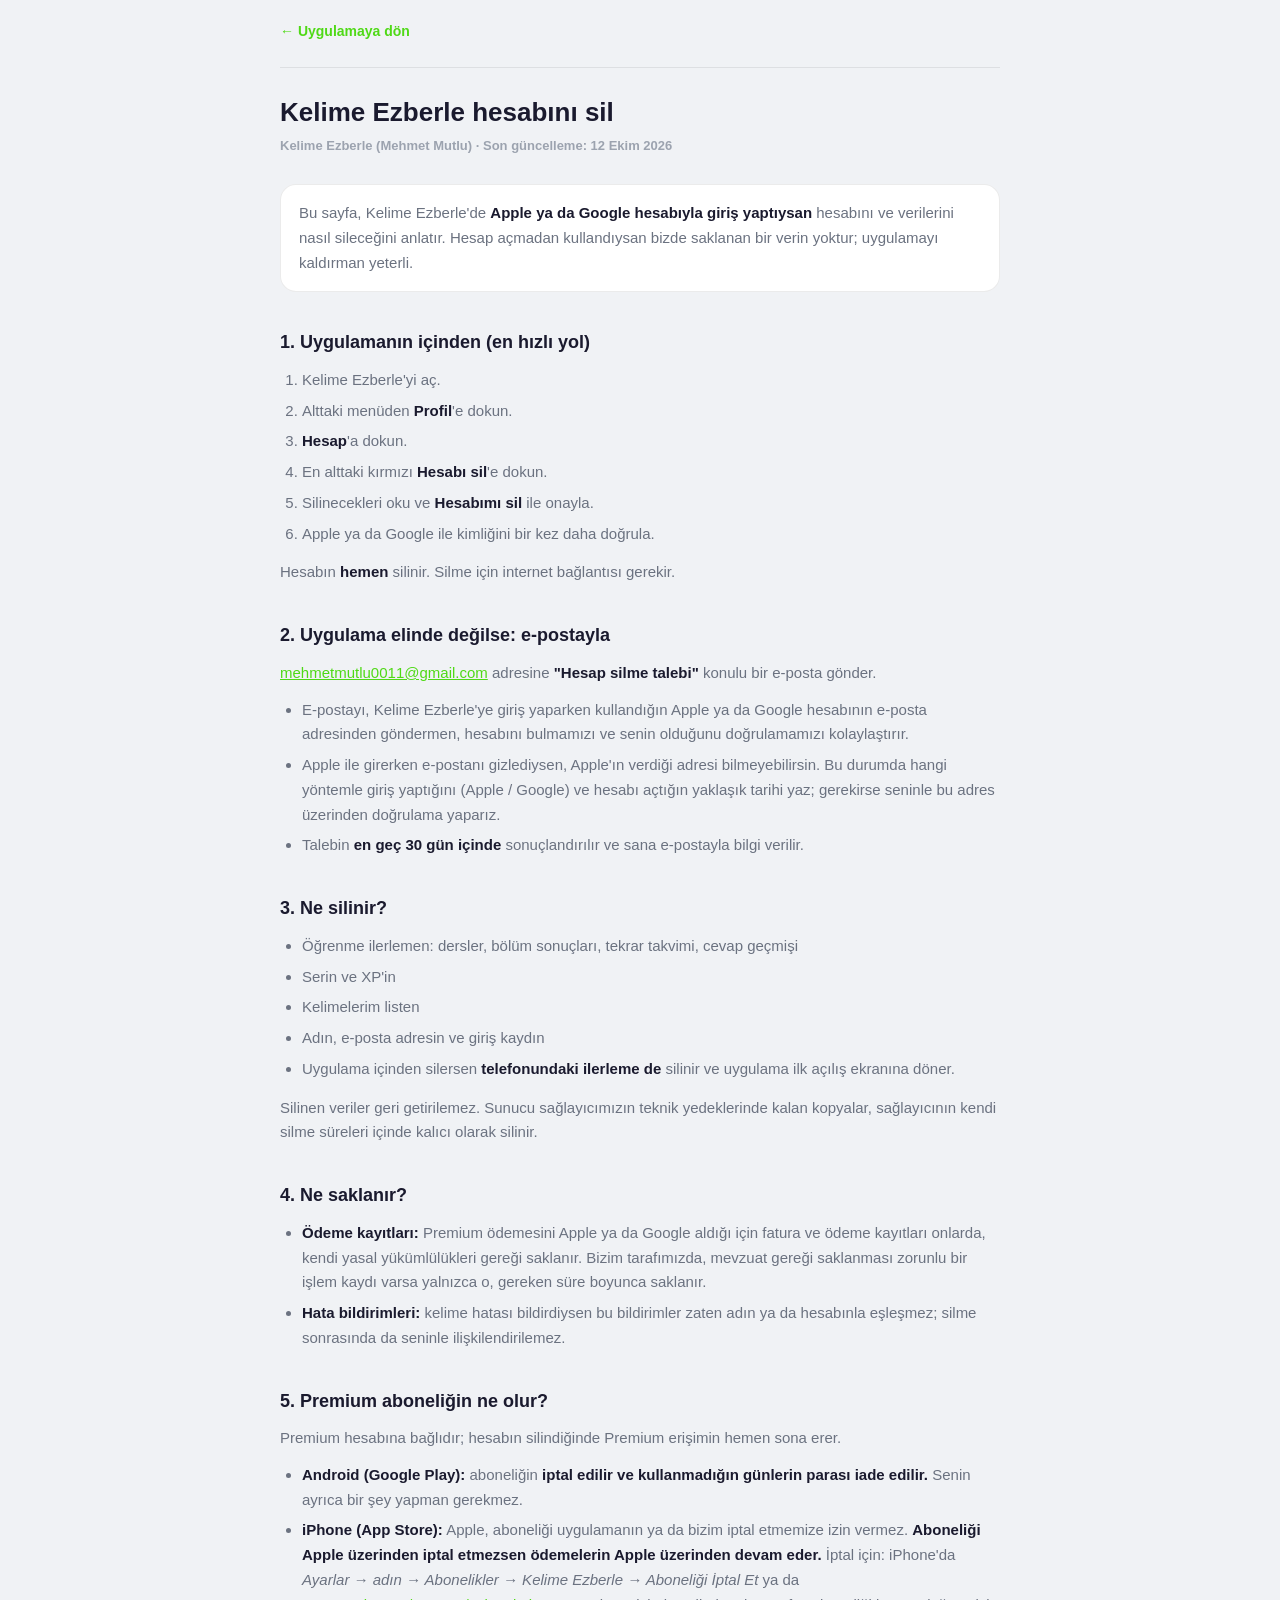
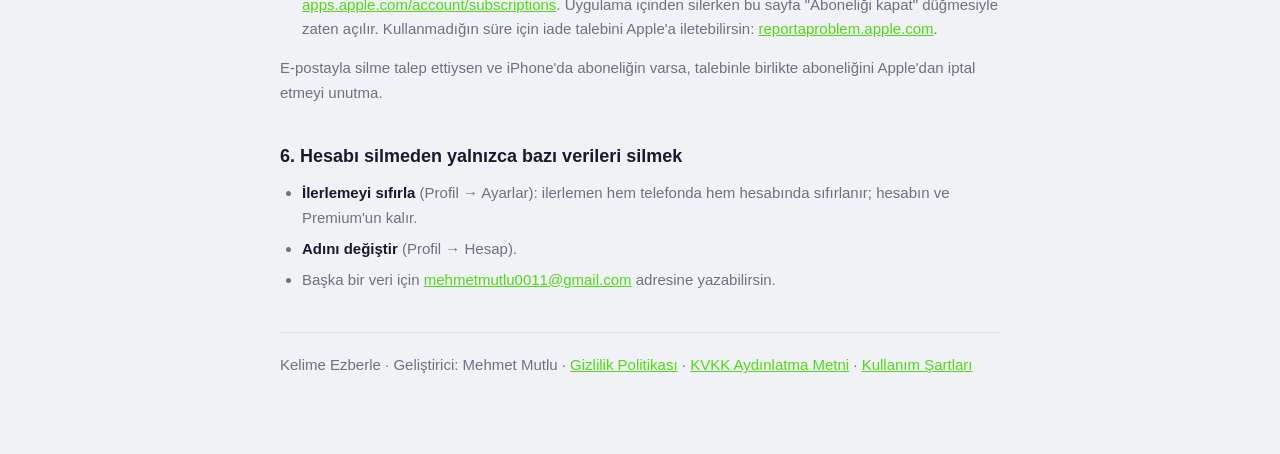
==== hesap-sil.html @ f241a103 "Yasal metinler guncellendi (kaynak: wordmaster/yasal)" ====
<!DOCTYPE html>
<html lang="tr">
<head>
<meta charset="UTF-8">
<meta name="viewport" content="width=device-width, initial-scale=1.0, viewport-fit=cover">
<meta name="theme-color" content="#0F172A">
<meta name="description" content="Kelime Ezberle hesabını ve verilerini nasıl silersin — uygulama içinden ya da e-postayla.">
<title>Hesabını Sil – Kelime Ezberle</title>
<link rel="icon" type="image/svg+xml" href="../favicon.svg">
<link rel="stylesheet" href="../css/vendor/nunito.css">
<link rel="stylesheet" href="yasal.css">
<script>
  /* Uygulamadaki tema secimini yansit (localStorage: wm_theme).
     Secim YOKSA cihazin temasina uyulur. Okunamazsa koyu tema varsayilan kalir.
     Bu sayfa Google Play'in "uygulamayi kurmadan hesap silme" sartini karsilar
     (plan-1.4 §6). Uygulama kurulu olmadan acilabilmeli: dis baglanti yok. */
  try {
    var tema = localStorage.getItem('wm_theme');
    if (tema !== 'light' && tema !== 'dark') {
      tema = (window.matchMedia && matchMedia('(prefers-color-scheme: light)').matches) ? 'light' : 'dark';
    }
    document.documentElement.dataset.theme = tema;
    var m = document.querySelector('meta[name="theme-color"]');
    if (m) m.setAttribute('content', tema === 'light' ? '#F0F2F5' : '#0F172A');
  } catch (e) { document.documentElement.dataset.theme = 'dark'; }
</script>
</head>
<body>
<div class="yasal-sarmal">
  <div class="yasal-ust">
    <a class="yasal-geri" href="../index.html">&larr; Uygulamaya dön</a>
  </div>

  <h1>Kelime Ezberle hesabını sil</h1>
  <p class="yasal-tarih">Kelime Ezberle (Mehmet Mutlu) · Son güncelleme: 12 Ekim 2026</p>

  <div class="yasal-kutu">
    <p>Bu sayfa, Kelime Ezberle'de <strong>Apple ya da Google hesabıyla giriş yaptıysan</strong>
    hesabını ve verilerini nasıl sileceğini anlatır. Hesap açmadan kullandıysan bizde saklanan
    bir verin yoktur; uygulamayı kaldırman yeterli.</p>
  </div>

  <h2>1. Uygulamanın içinden (en hızlı yol)</h2>
  <ol>
    <li>Kelime Ezberle'yi aç.</li>
    <li>Alttaki menüden <strong>Profil</strong>'e dokun.</li>
    <li><strong>Hesap</strong>'a dokun.</li>
    <li>En alttaki kırmızı <strong>Hesabı sil</strong>'e dokun.</li>
    <li>Silinecekleri oku ve <strong>Hesabımı sil</strong> ile onayla.</li>
    <li>Apple ya da Google ile kimliğini bir kez daha doğrula.</li>
  </ol>
  <p>Hesabın <strong>hemen</strong> silinir. Silme için internet bağlantısı gerekir.</p>

  <h2>2. Uygulama elinde değilse: e-postayla</h2>
  <p><a href="mailto:mehmetmutlu0011@gmail.com?subject=Hesap%20silme%20talebi">mehmetmutlu0011@gmail.com</a>
  adresine <strong>"Hesap silme talebi"</strong> konulu bir e-posta gönder.</p>
  <ul>
    <li>E-postayı, Kelime Ezberle'ye giriş yaparken kullandığın Apple ya da Google hesabının
    e-posta adresinden göndermen, hesabını bulmamızı ve senin olduğunu doğrulamamızı kolaylaştırır.</li>
    <li>Apple ile girerken e-postanı gizlediysen, Apple'ın verdiği adresi bilmeyebilirsin.
    Bu durumda hangi yöntemle giriş yaptığını (Apple / Google) ve hesabı açtığın yaklaşık
    tarihi yaz; gerekirse seninle bu adres üzerinden doğrulama yaparız.</li>
    <li>Talebin <strong>en geç 30 gün içinde</strong> sonuçlandırılır ve sana e-postayla bilgi verilir.</li>
  </ul>

  <h2>3. Ne silinir?</h2>
  <ul>
    <li>Öğrenme ilerlemen: dersler, bölüm sonuçları, tekrar takvimi, cevap geçmişi</li>
    <li>Serin ve XP'in</li>
    <li>Kelimelerim listen</li>
    <li>Adın, e-posta adresin ve giriş kaydın</li>
    <li>Uygulama içinden silersen <strong>telefonundaki ilerleme de</strong> silinir ve uygulama
    ilk açılış ekranına döner.</li>
  </ul>
  <p>Silinen veriler geri getirilemez. Sunucu sağlayıcımızın teknik yedeklerinde kalan kopyalar,
  sağlayıcının kendi silme süreleri içinde kalıcı olarak silinir.</p>

  <h2>4. Ne saklanır?</h2>
  <ul>
    <li><strong>Ödeme kayıtları:</strong> Premium ödemesini Apple ya da Google aldığı için fatura
    ve ödeme kayıtları onlarda, kendi yasal yükümlülükleri gereği saklanır. Bizim tarafımızda,
    mevzuat gereği saklanması zorunlu bir işlem kaydı varsa yalnızca o, gereken süre boyunca
    saklanır.</li>
    <li><strong>Hata bildirimleri:</strong> kelime hatası bildirdiysen bu bildirimler zaten
    adın ya da hesabınla eşleşmez; silme sonrasında da seninle ilişkilendirilemez.</li>
  </ul>

  <h2>5. Premium aboneliğin ne olur?</h2>
  <p>Premium hesabına bağlıdır; hesabın silindiğinde Premium erişimin hemen sona erer.</p>
  <ul>
    <li><strong>Android (Google Play):</strong> aboneliğin <strong>iptal edilir ve kullanmadığın
    günlerin parası iade edilir.</strong> Senin ayrıca bir şey yapman gerekmez.</li>
    <li><strong>iPhone (App Store):</strong> Apple, aboneliği uygulamanın ya da bizim iptal
    etmemize izin vermez. <strong>Aboneliği Apple üzerinden iptal etmezsen ödemelerin Apple
    üzerinden devam eder.</strong> İptal için: iPhone'da <em>Ayarlar → adın → Abonelikler →
    Kelime Ezberle → Aboneliği İptal Et</em> ya da
    <a href="https://apps.apple.com/account/subscriptions" target="_blank" rel="noopener">apps.apple.com/account/subscriptions</a>.
    Uygulama içinden silerken bu sayfa "Aboneliği kapat" düğmesiyle zaten açılır. Kullanmadığın
    süre için iade talebini Apple'a iletebilirsin:
    <a href="https://reportaproblem.apple.com" target="_blank" rel="noopener">reportaproblem.apple.com</a>.</li>
  </ul>
  <p>E-postayla silme talep ettiysen ve iPhone'da aboneliğin varsa, talebinle birlikte
  aboneliğini Apple'dan iptal etmeyi unutma.</p>

  <h2>6. Hesabı silmeden yalnızca bazı verileri silmek</h2>
  <ul>
    <li><strong>İlerlemeyi sıfırla</strong> (Profil → Ayarlar): ilerlemen hem telefonda hem
    hesabında sıfırlanır; hesabın ve Premium'un kalır.</li>
    <li><strong>Adını değiştir</strong> (Profil → Hesap).</li>
    <li>Başka bir veri için <a href="mailto:mehmetmutlu0011@gmail.com">mehmetmutlu0011@gmail.com</a>
    adresine yazabilirsin.</li>
  </ul>

  <div class="yasal-alt">
    <p>Kelime Ezberle · Geliştirici: Mehmet Mutlu ·
    <a href="gizlilik.html">Gizlilik Politikası</a> ·
    <a href="kvkk.html">KVKK Aydınlatma Metni</a> ·
    <a href="kullanim-sartlari.html">Kullanım Şartları</a></p>
  </div>
</div>
</body>
</html>
---- yasal.css ----
/* ============================================
   Yasal sayfalar — ortak stil (FAZ 3B)
   Oturum 3 (2026-09-12)

   Uygulamanin tasarim belirteclerini tekrar tanimlar. style.css'i
   yuklemiyoruz: o dosya uygulama kabugunun tamami (quiz, yol, nav) ve
   bu sayfalarin hicbirine ihtiyaci yok — 645 satirlik bir dosyayi uc
   metin sayfasi icin tasimak gereksiz.

   Tema: uygulama secimi localStorage'da (wm_theme). Her sayfa <head>
   icindeki kucuk betikle bunu okuyup data-theme'i isaretliyor.
   ============================================ */

:root, [data-theme="dark"] {
  --bg-primary: #0F172A;
  --bg-card: rgba(30, 41, 59, .95);
  --border-color: rgba(148, 163, 184, .12);
  --text-primary: #F1F5F9;
  --text-secondary: #94A3B8;
  --text-tertiary: #64748B;
}
[data-theme="light"] {
  --bg-primary: #F0F2F5;
  --bg-card: rgba(255, 255, 255, .97);
  --border-color: rgba(0, 0, 0, .08);
  --text-primary: #1A1A2E;
  --text-secondary: #6B7280;
  --text-tertiary: #9CA3AF;
}
:root { --green: #4FD916; --radius: 16px; }

* , *::before, *::after { margin: 0; padding: 0; box-sizing: border-box; }

body {
  font-family: 'Nunito', -apple-system, BlinkMacSystemFont, 'Segoe UI', sans-serif;
  background: var(--bg-primary);
  color: var(--text-primary);
  line-height: 1.65;
  -webkit-font-smoothing: antialiased;
  /* Guvenli alan: bu sayfalar SPA kabugunun DISINDA, style.css'i
     yuklemiyorlar; yani uygulamadaki centik duzeltmesi buraya ulasmiyordu ve
     baslik S24'te delikli ekranin altinda kaliyordu (A4).
     env(...) centiksiz cihazda ve tarayicida 0 doner, tek kural her yerde
     dogru calisir. Yatay insetler katlanabilir/centikli cihazlarin yan
     bosluklari icin. */
  padding-top: env(safe-area-inset-top, 0px);
  padding-left: calc(20px + env(safe-area-inset-left, 0px));
  padding-right: calc(20px + env(safe-area-inset-right, 0px));
  padding-bottom: calc(64px + env(safe-area-inset-bottom, 0px));
}

.yasal-sarmal { max-width: 720px; margin: 0 auto; }

.yasal-ust {
  display: flex; align-items: center; gap: 12px;
  padding: 20px 0 24px;
  border-bottom: 1px solid var(--border-color);
  margin-bottom: 28px;
}
.yasal-geri {
  display: inline-flex; align-items: center; gap: 6px;
  color: var(--green); text-decoration: none;
  font-weight: 800; font-size: 14px;
}
.yasal-geri:hover { text-decoration: underline; }

h1 { font-size: 26px; font-weight: 900; line-height: 1.25; margin-bottom: 6px; }
.yasal-tarih { color: var(--text-tertiary); font-size: 13px; font-weight: 600; margin-bottom: 28px; }

h2 {
  font-size: 18px; font-weight: 800;
  margin: 32px 0 10px;
  padding-top: 4px;
}
h3 { font-size: 15px; font-weight: 800; margin: 20px 0 6px; color: var(--text-primary); }

p, li { color: var(--text-secondary); font-size: 15px; }
p { margin-bottom: 12px; }
ul, ol { margin: 0 0 14px 22px; }
li { margin-bottom: 6px; }
strong { color: var(--text-primary); font-weight: 800; }
a { color: var(--green); }

.yasal-kutu {
  background: var(--bg-card);
  border: 1px solid var(--border-color);
  border-radius: var(--radius);
  padding: 16px 18px;
  margin: 20px 0;
}
.yasal-kutu p:last-child { margin-bottom: 0; }

table { width: 100%; border-collapse: collapse; margin: 14px 0 18px; font-size: 14px; }
th, td { text-align: left; padding: 9px 10px; border-bottom: 1px solid var(--border-color); vertical-align: top; }
th { color: var(--text-primary); font-weight: 800; }
td { color: var(--text-secondary); }
.yasal-kaydir { overflow-x: auto; }

.yasal-alt {
  margin-top: 40px; padding-top: 20px;
  border-top: 1px solid var(--border-color);
  color: var(--text-tertiary); font-size: 13px;
}
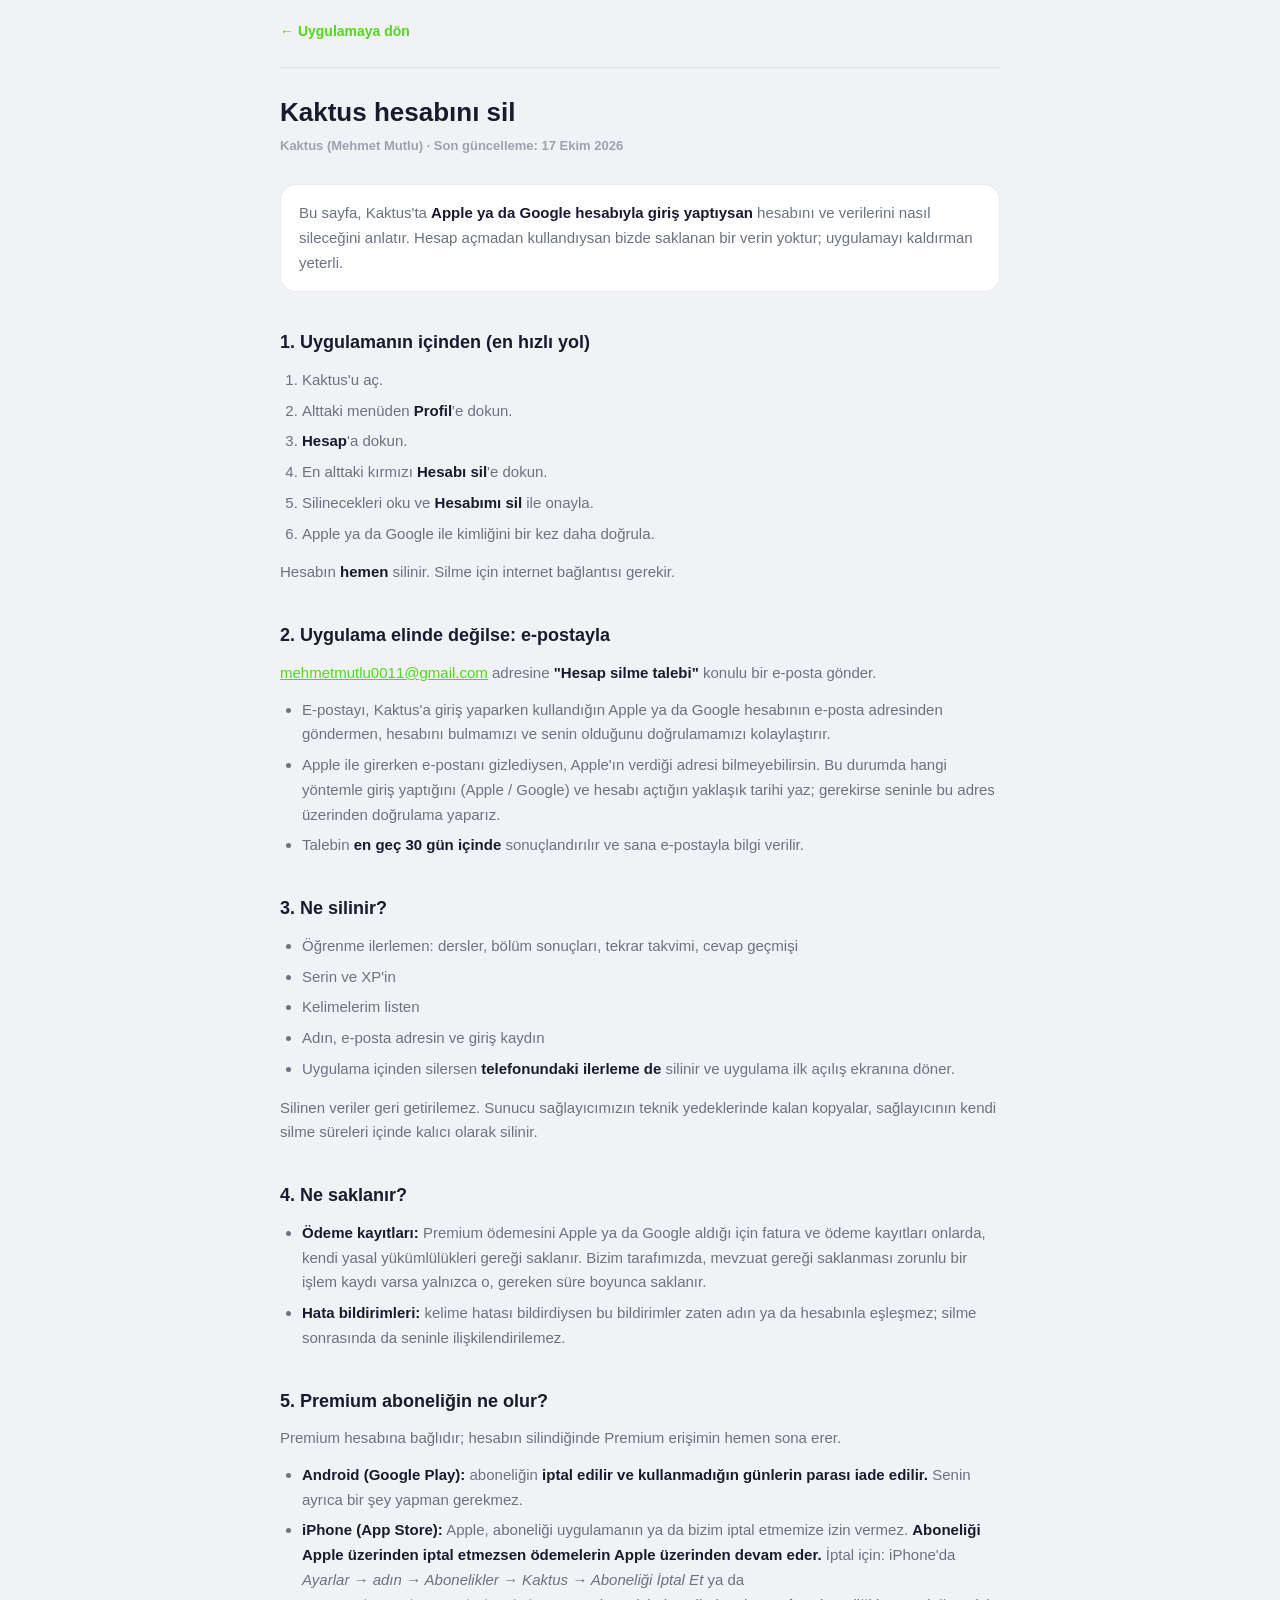
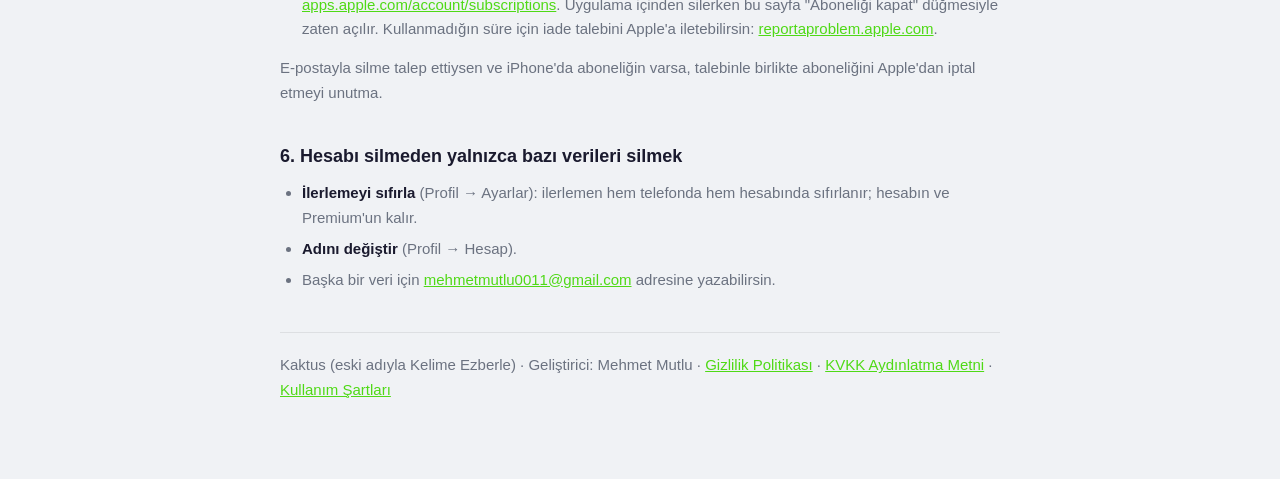
==== commit 7b389cc6: "Yasal metinler guncellendi (kaynak: wordmaster/yasal)" ====
--- a/hesap-sil.html
+++ b/hesap-sil.html
@@ -4,8 +4,8 @@
 <meta charset="UTF-8">
 <meta name="viewport" content="width=device-width, initial-scale=1.0, viewport-fit=cover">
 <meta name="theme-color" content="#0F172A">
-<meta name="description" content="Kelime Ezberle hesabını ve verilerini nasıl silersin — uygulama içinden ya da e-postayla.">
-<title>Hesabını Sil – Kelime Ezberle</title>
+<meta name="description" content="Kaktus hesabını ve verilerini nasıl silersin — uygulama içinden ya da e-postayla.">
+<title>Hesabını Sil – Kaktus</title>
 <link rel="icon" type="image/svg+xml" href="../favicon.svg">
 <link rel="stylesheet" href="../css/vendor/nunito.css">
 <link rel="stylesheet" href="yasal.css">
@@ -31,18 +31,18 @@
     <a class="yasal-geri" href="../index.html">&larr; Uygulamaya dön</a>
   </div>
 
-  <h1>Kelime Ezberle hesabını sil</h1>
-  <p class="yasal-tarih">Kelime Ezberle (Mehmet Mutlu) · Son güncelleme: 12 Ekim 2026</p>
+  <h1>Kaktus hesabını sil</h1>
+  <p class="yasal-tarih">Kaktus (Mehmet Mutlu) · Son güncelleme: 17 Ekim 2026</p>
 
   <div class="yasal-kutu">
-    <p>Bu sayfa, Kelime Ezberle'de <strong>Apple ya da Google hesabıyla giriş yaptıysan</strong>
+    <p>Bu sayfa, Kaktus'ta <strong>Apple ya da Google hesabıyla giriş yaptıysan</strong>
     hesabını ve verilerini nasıl sileceğini anlatır. Hesap açmadan kullandıysan bizde saklanan
     bir verin yoktur; uygulamayı kaldırman yeterli.</p>
   </div>
 
   <h2>1. Uygulamanın içinden (en hızlı yol)</h2>
   <ol>
-    <li>Kelime Ezberle'yi aç.</li>
+    <li>Kaktus'u aç.</li>
     <li>Alttaki menüden <strong>Profil</strong>'e dokun.</li>
     <li><strong>Hesap</strong>'a dokun.</li>
     <li>En alttaki kırmızı <strong>Hesabı sil</strong>'e dokun.</li>
@@ -55,7 +55,7 @@
   <p><a href="mailto:mehmetmutlu0011@gmail.com?subject=Hesap%20silme%20talebi">mehmetmutlu0011@gmail.com</a>
   adresine <strong>"Hesap silme talebi"</strong> konulu bir e-posta gönder.</p>
   <ul>
-    <li>E-postayı, Kelime Ezberle'ye giriş yaparken kullandığın Apple ya da Google hesabının
+    <li>E-postayı, Kaktus'a giriş yaparken kullandığın Apple ya da Google hesabının
     e-posta adresinden göndermen, hesabını bulmamızı ve senin olduğunu doğrulamamızı kolaylaştırır.</li>
     <li>Apple ile girerken e-postanı gizlediysen, Apple'ın verdiği adresi bilmeyebilirsin.
     Bu durumda hangi yöntemle giriş yaptığını (Apple / Google) ve hesabı açtığın yaklaşık
@@ -93,7 +93,7 @@
     <li><strong>iPhone (App Store):</strong> Apple, aboneliği uygulamanın ya da bizim iptal
     etmemize izin vermez. <strong>Aboneliği Apple üzerinden iptal etmezsen ödemelerin Apple
     üzerinden devam eder.</strong> İptal için: iPhone'da <em>Ayarlar → adın → Abonelikler →
-    Kelime Ezberle → Aboneliği İptal Et</em> ya da
+    Kaktus → Aboneliği İptal Et</em> ya da
     <a href="https://apps.apple.com/account/subscriptions" target="_blank" rel="noopener">apps.apple.com/account/subscriptions</a>.
     Uygulama içinden silerken bu sayfa "Aboneliği kapat" düğmesiyle zaten açılır. Kullanmadığın
     süre için iade talebini Apple'a iletebilirsin:
@@ -112,7 +112,7 @@
   </ul>
 
   <div class="yasal-alt">
-    <p>Kelime Ezberle · Geliştirici: Mehmet Mutlu ·
+    <p>Kaktus (eski adıyla Kelime Ezberle) · Geliştirici: Mehmet Mutlu ·
     <a href="gizlilik.html">Gizlilik Politikası</a> ·
     <a href="kvkk.html">KVKK Aydınlatma Metni</a> ·
     <a href="kullanim-sartlari.html">Kullanım Şartları</a></p>
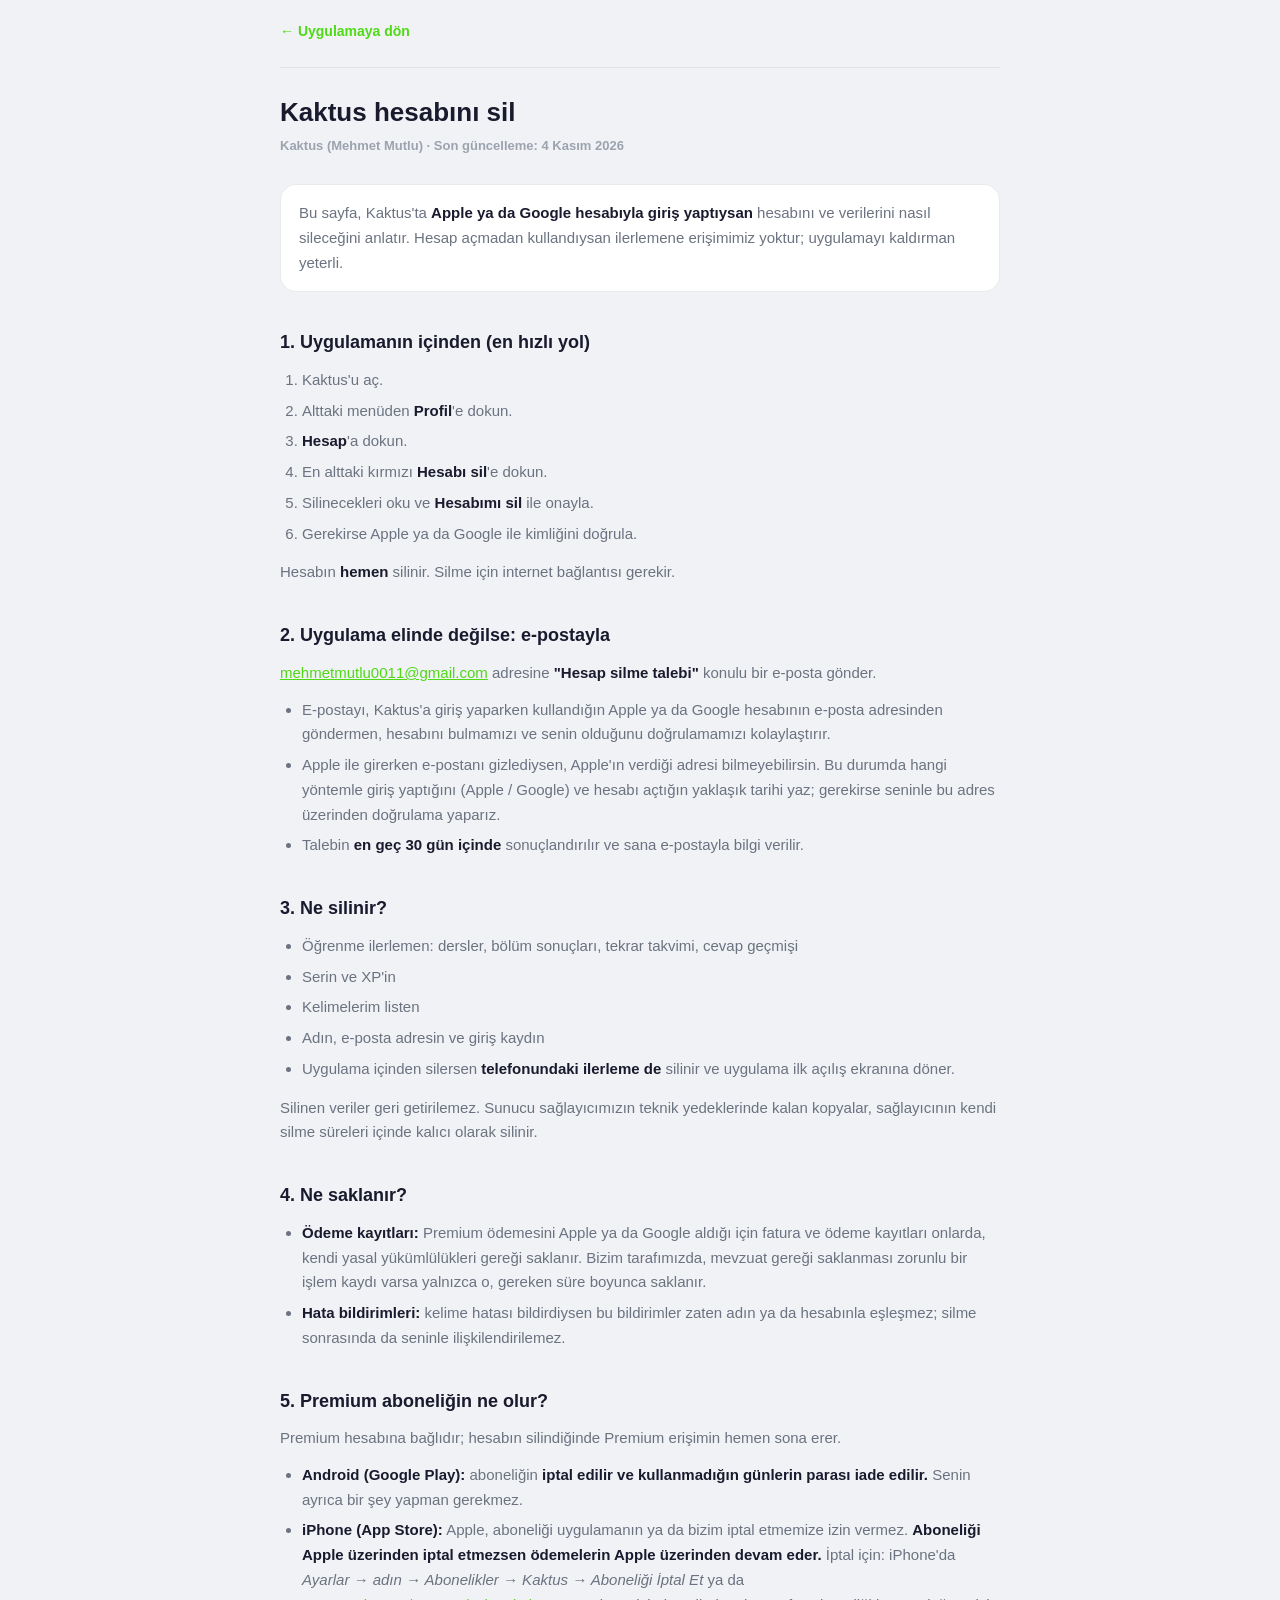
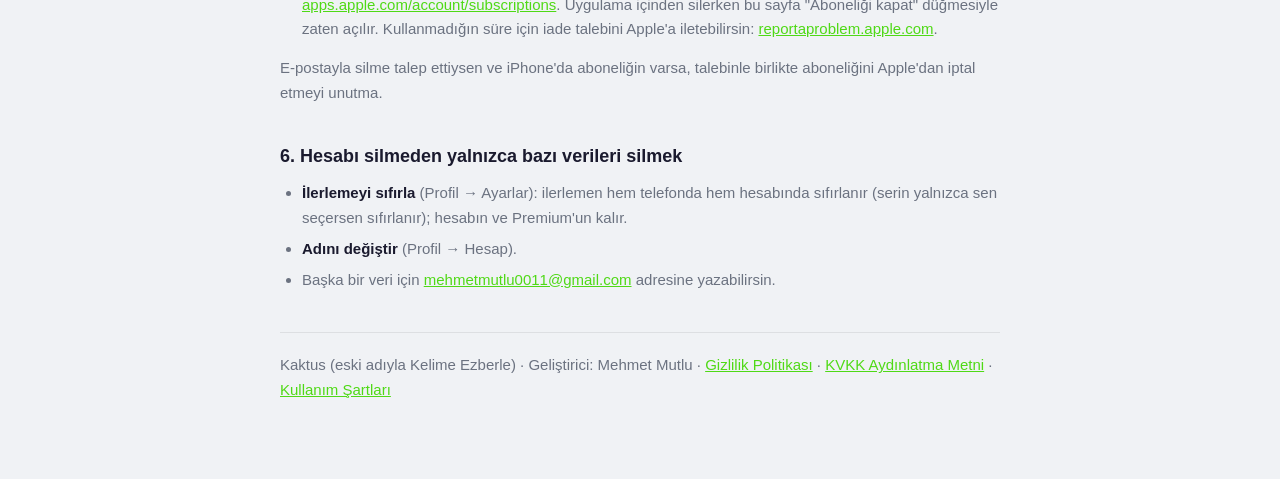
==== commit 2d315259: "Yasal metinler guncellendi (kaynak: wordmaster/yasal)" ====
--- a/hesap-sil.html
+++ b/hesap-sil.html
@@ -32,12 +32,12 @@
   </div>
 
   <h1>Kaktus hesabını sil</h1>
-  <p class="yasal-tarih">Kaktus (Mehmet Mutlu) · Son güncelleme: 17 Ekim 2026</p>
+  <p class="yasal-tarih">Kaktus (Mehmet Mutlu) · Son güncelleme: 4 Kasım 2026</p>
 
   <div class="yasal-kutu">
     <p>Bu sayfa, Kaktus'ta <strong>Apple ya da Google hesabıyla giriş yaptıysan</strong>
-    hesabını ve verilerini nasıl sileceğini anlatır. Hesap açmadan kullandıysan bizde saklanan
-    bir verin yoktur; uygulamayı kaldırman yeterli.</p>
+    hesabını ve verilerini nasıl sileceğini anlatır. Hesap açmadan kullandıysan ilerlemene
+    erişimimiz yoktur; uygulamayı kaldırman yeterli.</p>
   </div>
 
   <h2>1. Uygulamanın içinden (en hızlı yol)</h2>
@@ -47,7 +47,7 @@
     <li><strong>Hesap</strong>'a dokun.</li>
     <li>En alttaki kırmızı <strong>Hesabı sil</strong>'e dokun.</li>
     <li>Silinecekleri oku ve <strong>Hesabımı sil</strong> ile onayla.</li>
-    <li>Apple ya da Google ile kimliğini bir kez daha doğrula.</li>
+    <li>Gerekirse Apple ya da Google ile kimliğini doğrula.</li>
   </ol>
   <p>Hesabın <strong>hemen</strong> silinir. Silme için internet bağlantısı gerekir.</p>
 
@@ -105,7 +105,7 @@
   <h2>6. Hesabı silmeden yalnızca bazı verileri silmek</h2>
   <ul>
     <li><strong>İlerlemeyi sıfırla</strong> (Profil → Ayarlar): ilerlemen hem telefonda hem
-    hesabında sıfırlanır; hesabın ve Premium'un kalır.</li>
+    hesabında sıfırlanır (serin yalnızca sen seçersen sıfırlanır); hesabın ve Premium'un kalır.</li>
     <li><strong>Adını değiştir</strong> (Profil → Hesap).</li>
     <li>Başka bir veri için <a href="mailto:mehmetmutlu0011@gmail.com">mehmetmutlu0011@gmail.com</a>
     adresine yazabilirsin.</li>
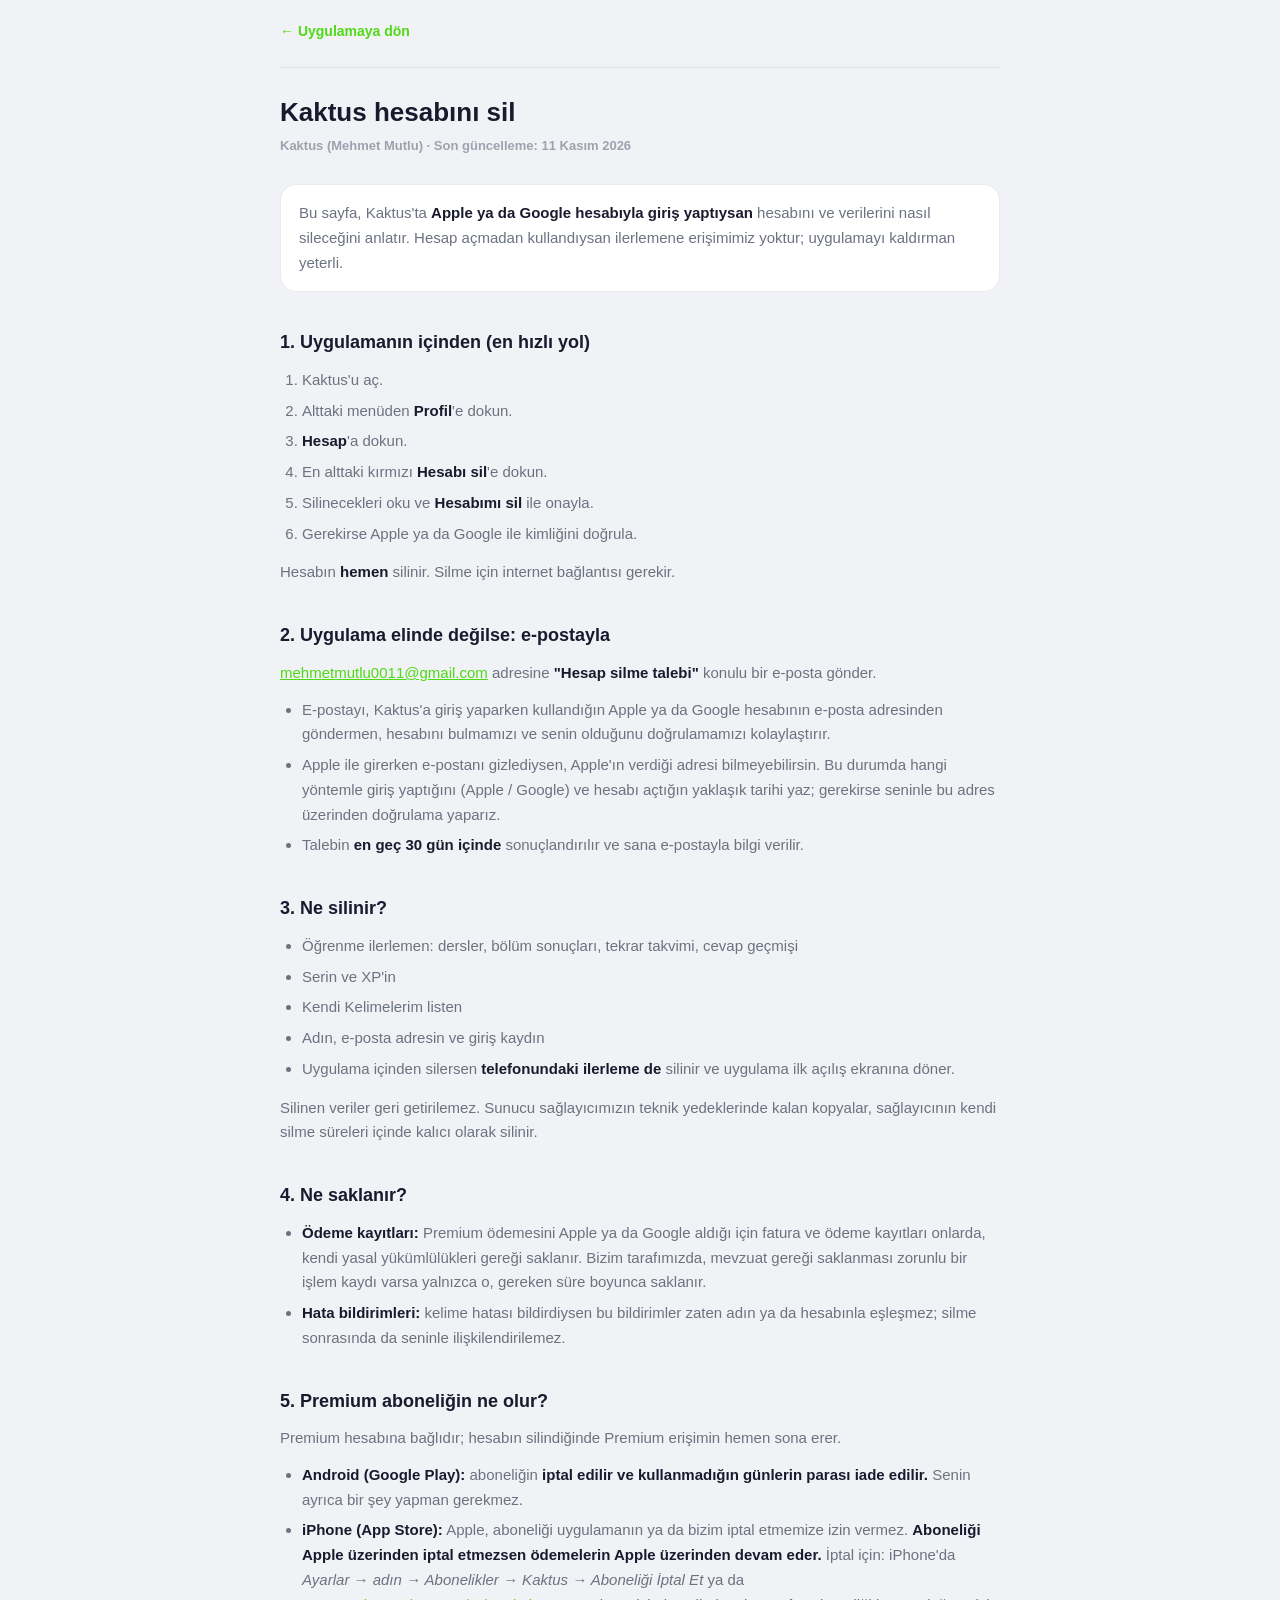
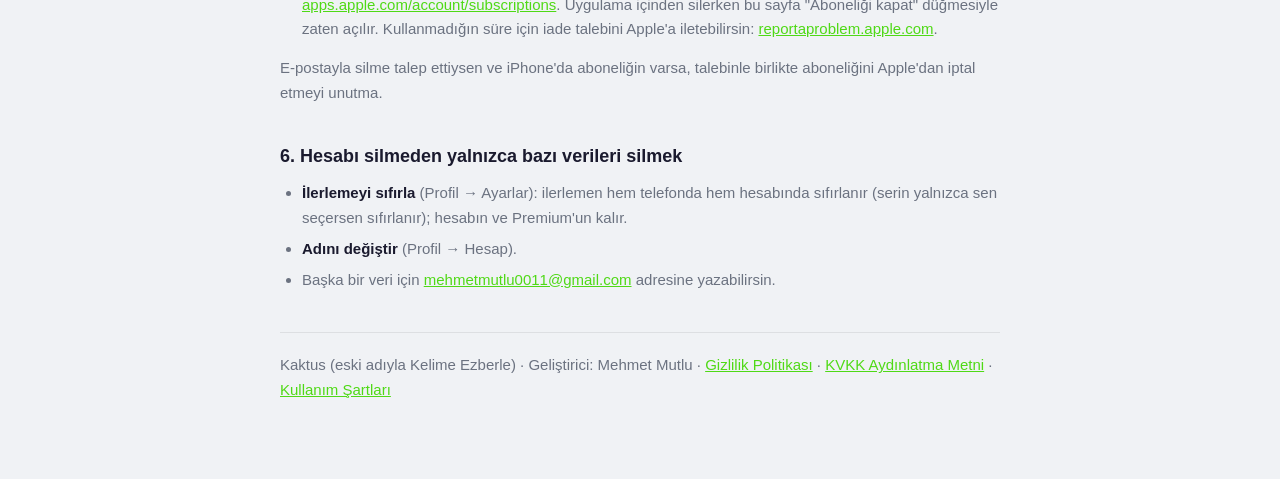
==== commit 3e607623: "Yasal metinler guncellendi (kaynak: wordmaster/yasal)" ====
--- a/hesap-sil.html
+++ b/hesap-sil.html
@@ -32,7 +32,7 @@
   </div>
 
   <h1>Kaktus hesabını sil</h1>
-  <p class="yasal-tarih">Kaktus (Mehmet Mutlu) · Son güncelleme: 4 Kasım 2026</p>
+  <p class="yasal-tarih">Kaktus (Mehmet Mutlu) · Son güncelleme: 11 Kasım 2026</p>
 
   <div class="yasal-kutu">
     <p>Bu sayfa, Kaktus'ta <strong>Apple ya da Google hesabıyla giriş yaptıysan</strong>
@@ -67,7 +67,7 @@
   <ul>
     <li>Öğrenme ilerlemen: dersler, bölüm sonuçları, tekrar takvimi, cevap geçmişi</li>
     <li>Serin ve XP'in</li>
-    <li>Kelimelerim listen</li>
+    <li>Kendi Kelimelerim listen</li>
     <li>Adın, e-posta adresin ve giriş kaydın</li>
     <li>Uygulama içinden silersen <strong>telefonundaki ilerleme de</strong> silinir ve uygulama
     ilk açılış ekranına döner.</li>
